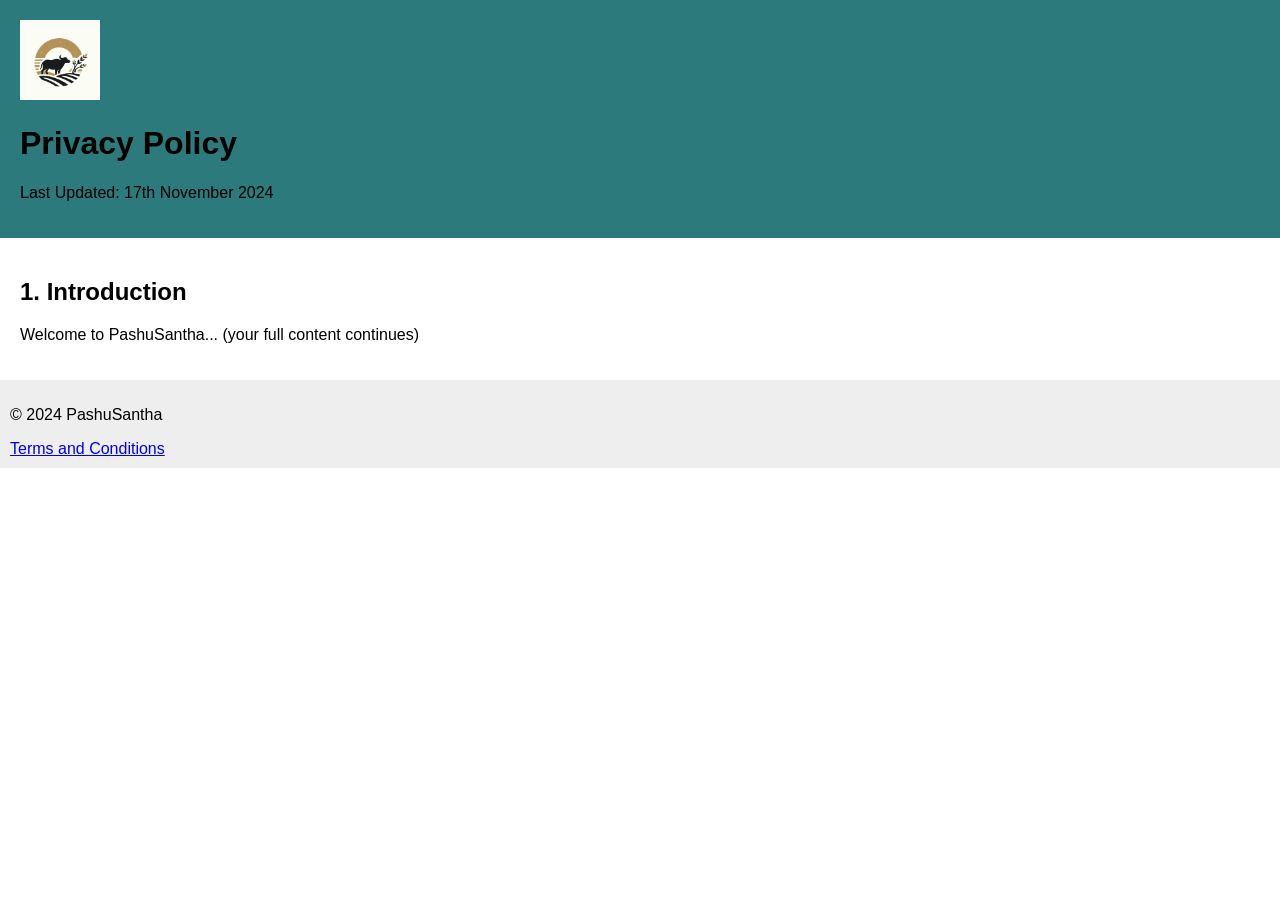
==== privacy.html @ 87c7b5b3 "updated code of static website" ====
<!DOCTYPE html>
<html lang="en">
<head>
<meta charset="UTF-8">
<meta name="viewport" content="width=device-width, initial-scale=1.0">
<title>Privacy Policy - PashuSantha</title>
<link rel="stylesheet" href="styles.css">
</head>

<body>

<header>
  <img src="images/logo.jpg" alt="logo">
  <h1>Privacy Policy</h1>
  <p>Last Updated: 17th November 2024</p>
</header>

<main>
  <!-- KEEP YOUR FULL CONTENT SAME -->
  
  <section>
    <h2>1. Introduction</h2>
    <p>Welcome to PashuSantha... (your full content continues)</p>
  </section>

</main>

<footer>
  <p>&copy; 2024 PashuSantha</p>
  <a href="terms.html" target="_blank">Terms and Conditions</a>
</footer>

</body>
</html>
---- styles.css ----
body {
  font-family: Arial, sans-serif;
  margin: 0;
  text-align: centre;
}

header {
  background: #2c7a7b;
  colour: white;
  padding: 20px;
}

header img {
  width: 80px;
}

section {
  padding: 20px;
}

button {
  background-color: #2c7a7b;
  colour: white;
  border: none;
  padding: 10px 20px;
  font-size: 16px;
  cursor: pointer;
  border-radius: 5px;
}

button:hover {
  background-color: #225e60;
}

footer {
  background: #eee;
  padding: 10px;
}
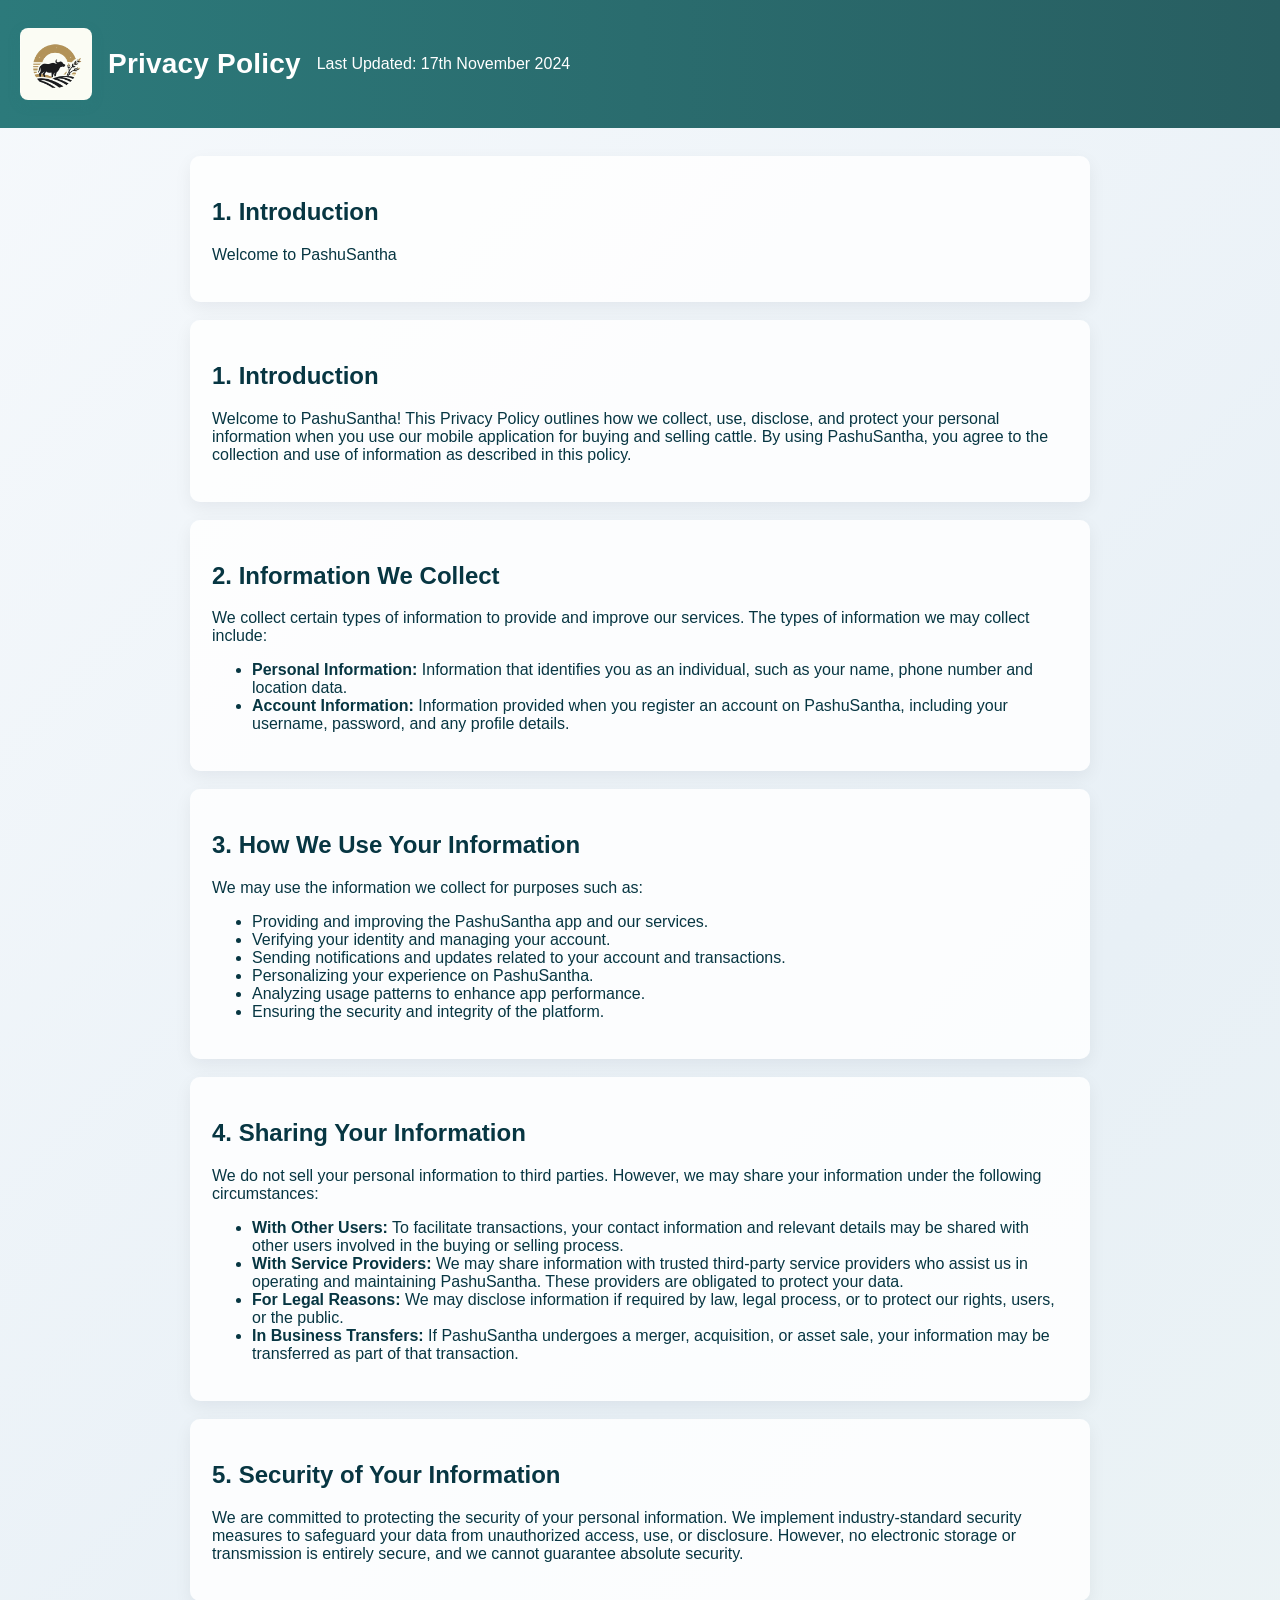
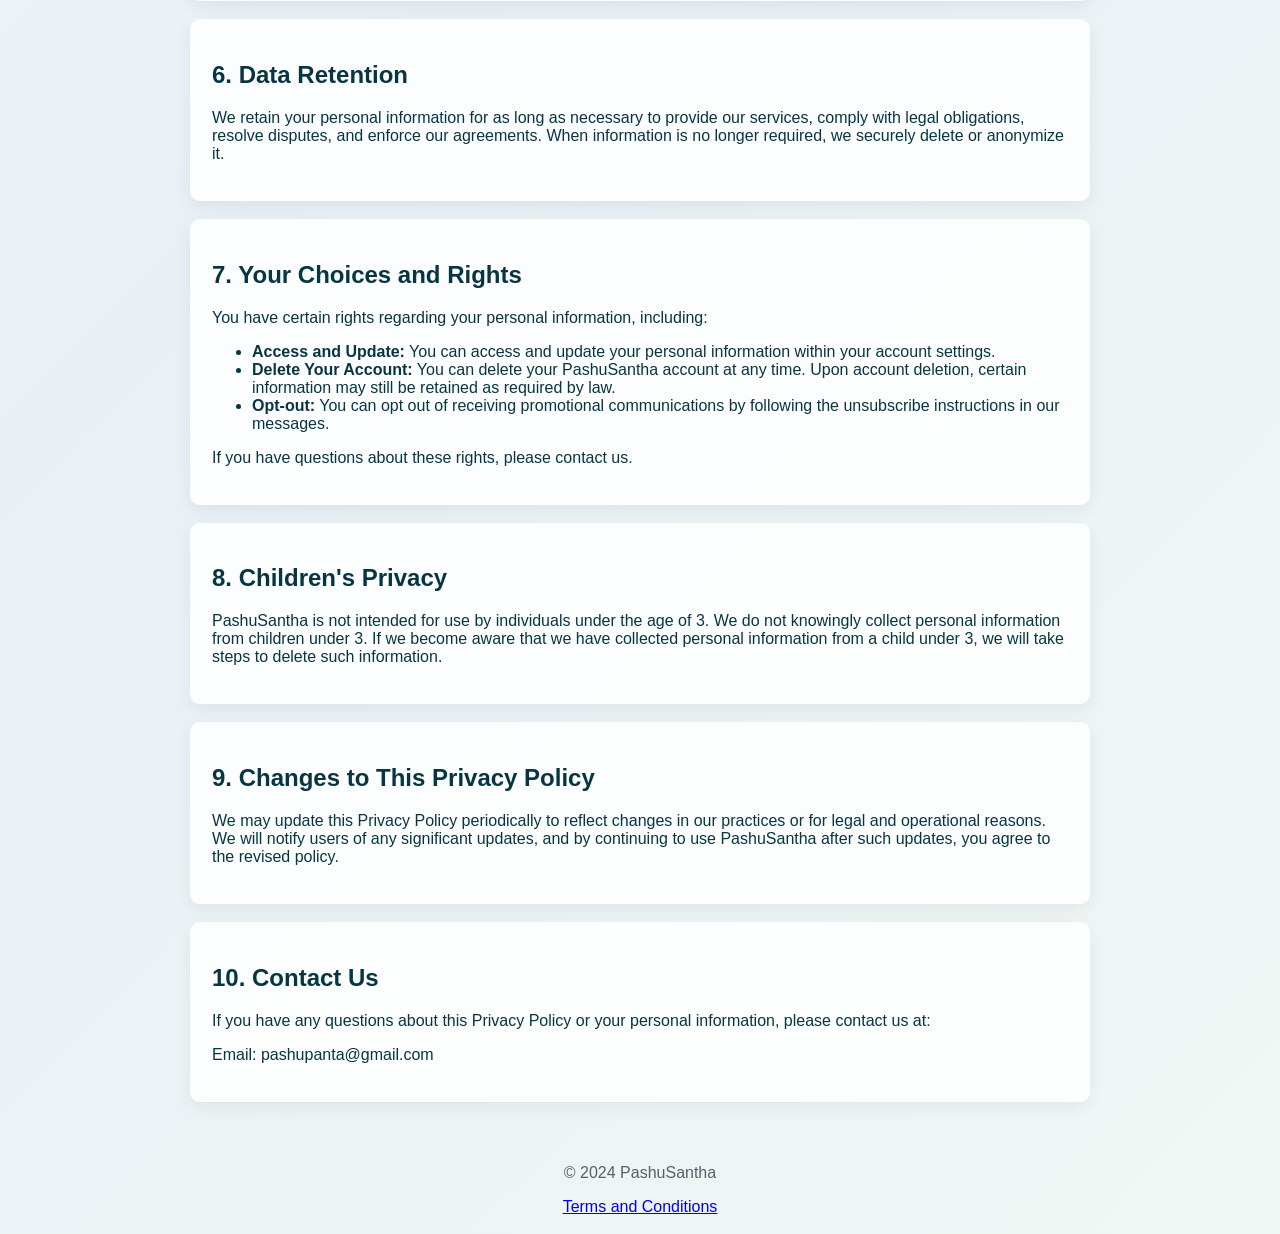
==== commit 02b271e6: "updated apk issue and styles" ====
--- a/privacy.html
+++ b/privacy.html
@@ -20,8 +20,82 @@
   
   <section>
     <h2>1. Introduction</h2>
-    <p>Welcome to PashuSantha... (your full content continues)</p>
+    <p>Welcome to PashuSantha</p>
   </section>
+  <section>
+            <h2>1. Introduction</h2>
+            <p>Welcome to PashuSantha! This Privacy Policy outlines how we collect, use, disclose, and protect your personal information when you use our mobile application for buying and selling cattle. By using PashuSantha, you agree to the collection and use of information as described in this policy.</p>
+        </section>
+
+        <section>
+            <h2>2. Information We Collect</h2>
+            <p>We collect certain types of information to provide and improve our services. The types of information we may collect include:</p>
+            <ul>
+                <li><strong>Personal Information:</strong> Information that identifies you as an individual, such as your name, phone number and location data.</li>
+                <li><strong>Account Information:</strong> Information provided when you register an account on PashuSantha, including your username, password, and any profile details.</li>
+            </ul>
+        </section>
+
+        <section>
+            <h2>3. How We Use Your Information</h2>
+            <p>We may use the information we collect for purposes such as:</p>
+            <ul>
+                <li>Providing and improving the PashuSantha app and our services.</li>
+                <li>Verifying your identity and managing your account.</li>
+                <li>Sending notifications and updates related to your account and transactions.</li>
+                <li>Personalizing your experience on PashuSantha.</li>
+                <li>Analyzing usage patterns to enhance app performance.</li>
+                <li>Ensuring the security and integrity of the platform.</li>
+            </ul>
+        </section>
+
+        <section>
+            <h2>4. Sharing Your Information</h2>
+            <p>We do not sell your personal information to third parties. However, we may share your information under the following circumstances:</p>
+            <ul>
+                <li><strong>With Other Users:</strong> To facilitate transactions, your contact information and relevant details may be shared with other users involved in the buying or selling process.</li>
+                <li><strong>With Service Providers:</strong> We may share information with trusted third-party service providers who assist us in operating and maintaining PashuSantha. These providers are obligated to protect your data.</li>
+                <li><strong>For Legal Reasons:</strong> We may disclose information if required by law, legal process, or to protect our rights, users, or the public.</li>
+                <li><strong>In Business Transfers:</strong> If PashuSantha undergoes a merger, acquisition, or asset sale, your information may be transferred as part of that transaction.</li>
+            </ul>
+        </section>
+
+        <section>
+            <h2>5. Security of Your Information</h2>
+            <p>We are committed to protecting the security of your personal information. We implement industry-standard security measures to safeguard your data from unauthorized access, use, or disclosure. However, no electronic storage or transmission is entirely secure, and we cannot guarantee absolute security.</p>
+        </section>
+
+        <section>
+            <h2>6. Data Retention</h2>
+            <p>We retain your personal information for as long as necessary to provide our services, comply with legal obligations, resolve disputes, and enforce our agreements. When information is no longer required, we securely delete or anonymize it.</p>
+        </section>
+
+        <section>
+            <h2>7. Your Choices and Rights</h2>
+            <p>You have certain rights regarding your personal information, including:</p>
+            <ul>
+                <li><strong>Access and Update:</strong> You can access and update your personal information within your account settings.</li>
+                <li><strong>Delete Your Account:</strong> You can delete your PashuSantha account at any time. Upon account deletion, certain information may still be retained as required by law.</li>
+                <li><strong>Opt-out:</strong> You can opt out of receiving promotional communications by following the unsubscribe instructions in our messages.</li>
+            </ul>
+            <p>If you have questions about these rights, please contact us.</p>
+        </section>
+
+        <section>
+            <h2>8. Children's Privacy</h2>
+            <p>PashuSantha is not intended for use by individuals under the age of 3. We do not knowingly collect personal information from children under 3. If we become aware that we have collected personal information from a child under 3, we will take steps to delete such information.</p>
+        </section>
+
+        <section>
+            <h2>9. Changes to This Privacy Policy</h2>
+            <p>We may update this Privacy Policy periodically to reflect changes in our practices or for legal and operational reasons. We will notify users of any significant updates, and by continuing to use PashuSantha after such updates, you agree to the revised policy.</p>
+        </section>
+
+        <section>
+            <h2>10. Contact Us</h2>
+            <p>If you have any questions about this Privacy Policy or your personal information, please contact us at:</p>
+            <p>Email: pashupanta@gmail.com</p>
+        </section>
 
 </main>
 
--- a/styles.css
+++ b/styles.css
@@ -1,38 +1,71 @@
 body {
-  font-family: Arial, sans-serif;
+  font-family: -apple-system, BlinkMacSystemFont, "Segoe UI", Roboto, "Helvetica Neue", Arial, sans-serif;
   margin: 0;
-  text-align: centre;
+  color: #073642;
+  background: linear-gradient(135deg, #f6f9fc 0%, #e8f0f6 50%, #f0f7f4 100%);
+  -webkit-font-smoothing:antialiased;
 }
 
 header {
-  background: #2c7a7b;
-  colour: white;
-  padding: 20px;
+  background: linear-gradient(90deg,#2c7a7b 0%, #285e61 100%);
+  color: #ffffff;
+  padding: 28px 20px;
+  display: flex;
+  align-items: center;
+  gap: 16px;
 }
 
 header img {
-  width: 80px;
+  width: 72px;
+  height: 72px;
+  object-fit: cover;
+  border-radius: 8px;
+  box-shadow: 0 4px 12px rgba(44,122,123,0.25);
+}
+
+header h1 {
+  margin: 0;
+  font-size: 28px;
+  letter-spacing: 0.2px;
+}
+
+main {
+  max-width: 900px;
+  margin: 28px auto;
+  padding: 0 18px;
 }
 
 section {
-  padding: 20px;
+  background: rgba(255,255,255,0.85);
+  border-radius: 10px;
+  padding: 22px;
+  margin-bottom: 18px;
+  box-shadow: 0 6px 18px rgba(11,22,33,0.06);
 }
 
-button {
-  background-color: #2c7a7b;
-  colour: white;
-  border: none;
-  padding: 10px 20px;
-  font-size: 16px;
-  cursor: pointer;
-  border-radius: 5px;
+.download {
+  display: inline-block;
+  background: linear-gradient(90deg,#ff8a00 0%, #ff5e62 100%);
+  color: white;
+  text-decoration: none;
+  padding: 12px 20px;
+  font-weight: 600;
+  border-radius: 8px;
+  box-shadow: 0 8px 20px rgba(255,94,98,0.18);
 }
 
-button:hover {
-  background-color: #225e60;
+.download:hover {
+  transform: translateY(-2px);
+  box-shadow: 0 12px 26px rgba(255,94,98,0.2);
+}
+
+p.note {
+  margin-top: 10px;
+  color: #586e75;
 }
 
 footer {
-  background: #eee;
-  padding: 10px;
+  text-align: center;
+  color: #55606a;
+  padding: 18px 10px;
 }
